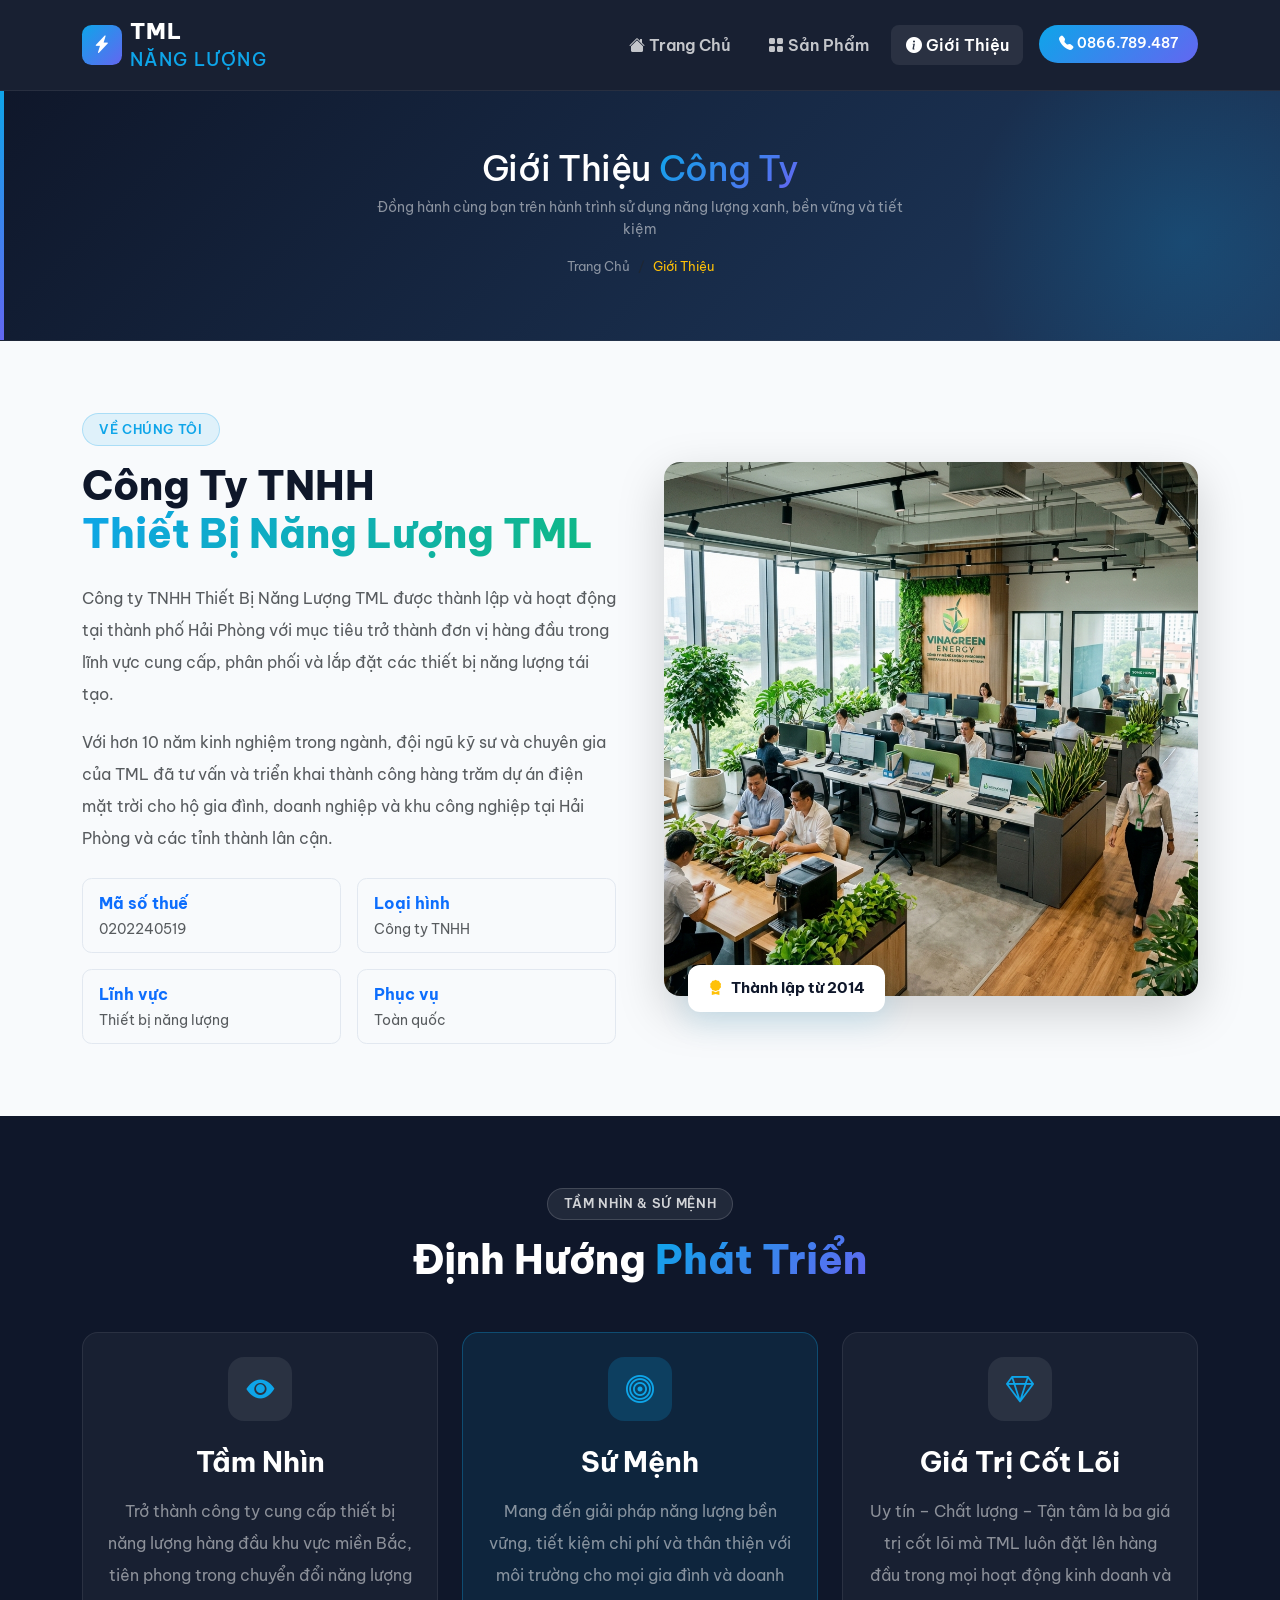
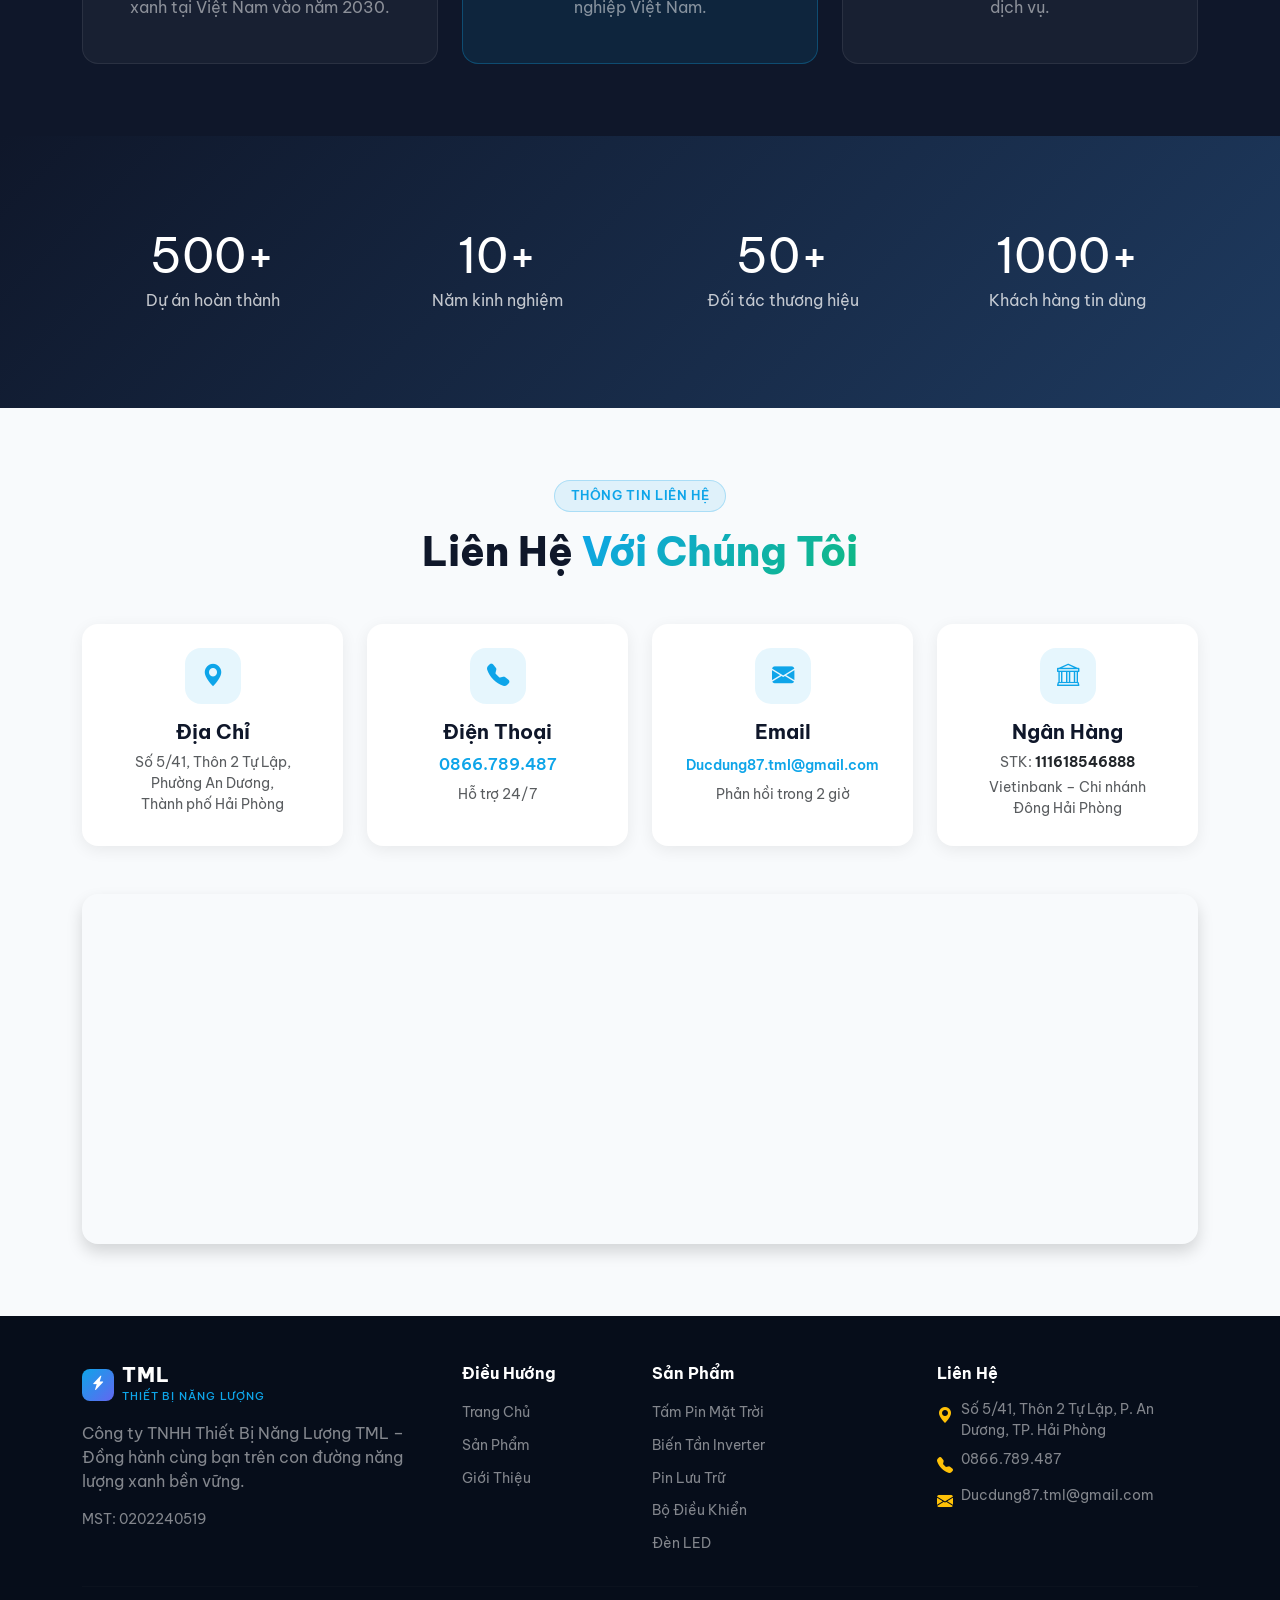
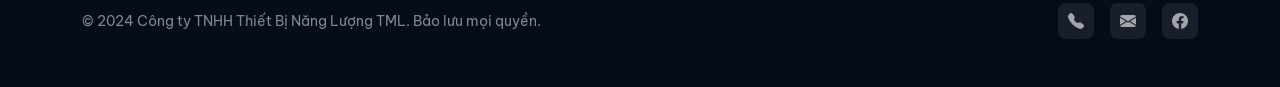
==== gioi-thieu.html @ fddf33ea "Initial commit: Website cong ty TML - 3 trang HTML" ====
<!DOCTYPE html>
<html lang="vi">
<head>
  <meta charset="UTF-8" />
  <meta name="viewport" content="width=device-width, initial-scale=1.0" />
  <title>Giới Thiệu | Công ty TNHH Thiết Bị Năng Lượng TML</title>
  <meta name="description" content="Giới thiệu về Công ty TNHH Thiết Bị Năng Lượng TML – đơn vị hàng đầu cung cấp thiết bị năng lượng tại Hải Phòng." />
  <link rel="stylesheet" href="https://cdn.jsdelivr.net/npm/bootstrap@5.3.3/dist/css/bootstrap.min.css" />
  <link rel="stylesheet" href="https://cdn.jsdelivr.net/npm/bootstrap-icons@1.11.3/font/bootstrap-icons.min.css" />
  <link href="https://fonts.googleapis.com/css2?family=Be+Vietnam+Pro:wght@300;400;500;600;700;800&display=swap" rel="stylesheet" />
  <link rel="stylesheet" href="style.css" />
</head>
<body>

  <!-- NAVBAR -->
  <nav class="navbar navbar-expand-lg navbar-dark tml-navbar sticky-top" id="mainNav">
    <div class="container">
      <a class="navbar-brand d-flex align-items-center gap-2" href="index.html">
        <div class="tml-logo-icon"><i class="bi bi-lightning-charge-fill"></i></div>
        <div><span class="tml-brand-name">TML</span><small class="d-block tml-brand-sub">Năng Lượng</small></div>
      </a>
      <button class="navbar-toggler border-0" type="button" data-bs-toggle="collapse" data-bs-target="#navMenu">
        <span class="navbar-toggler-icon"></span>
      </button>
      <div class="collapse navbar-collapse" id="navMenu">
        <ul class="navbar-nav ms-auto gap-lg-2">
          <li class="nav-item"><a class="nav-link fw-semibold" href="index.html"><i class="bi bi-house-fill me-1"></i>Trang Chủ</a></li>
          <li class="nav-item"><a class="nav-link fw-semibold" href="san-pham.html"><i class="bi bi-grid-fill me-1"></i>Sản Phẩm</a></li>
          <li class="nav-item"><a class="nav-link active fw-semibold" href="gioi-thieu.html"><i class="bi bi-info-circle-fill me-1"></i>Giới Thiệu</a></li>
          <li class="nav-item ms-lg-2"><a class="btn tml-btn-cta" href="tel:0866789487"><i class="bi bi-telephone-fill me-1"></i>0866.789.487</a></li>
        </ul>
      </div>
    </div>
  </nav>

  <!-- PAGE HEADER -->
  <section class="tml-page-header">
    <div class="container text-center py-3">
      <h1 class="text-white fw-black mb-2">Giới Thiệu <span class="tml-text-gradient">Công Ty</span></h1>
      <p class="text-white-50 col-md-6 mx-auto">Đồng hành cùng bạn trên hành trình sử dụng năng lượng xanh, bền vững và tiết kiệm</p>
      <nav aria-label="breadcrumb" class="mt-3">
        <ol class="breadcrumb justify-content-center">
          <li class="breadcrumb-item"><a href="index.html" class="text-white-50 text-decoration-none">Trang Chủ</a></li>
          <li class="breadcrumb-item active text-warning">Giới Thiệu</li>
        </ol>
      </nav>
    </div>
  </section>

  <!-- ABOUT MAIN -->
  <section class="py-5 tml-section-light" id="about-main">
    <div class="container py-4">
      <div class="row align-items-center g-5">
        <div class="col-lg-6 order-lg-2">
          <div class="tml-about-img-wrap position-relative">
            <img src="images/about_office.png" alt="Công ty TML Hải Phòng" class="img-fluid rounded-4 shadow-lg w-100" />
            <div class="tml-about-badge-float">
              <i class="bi bi-award-fill me-2 text-warning"></i>
              <span>Thành lập từ 2014</span>
            </div>
          </div>
        </div>
        <div class="col-lg-6 order-lg-1">
          <span class="tml-section-badge mb-3 d-inline-block">Về Chúng Tôi</span>
          <h2 class="tml-section-title mb-4">Công Ty TNHH<br/><span class="tml-text-gradient-dark">Thiết Bị Năng Lượng TML</span></h2>
          <p class="text-muted mb-3 lh-lg">
            Công ty TNHH Thiết Bị Năng Lượng TML được thành lập và hoạt động tại thành phố Hải Phòng với mục tiêu trở thành đơn vị hàng đầu trong lĩnh vực cung cấp, phân phối và lắp đặt các thiết bị năng lượng tái tạo.
          </p>
          <p class="text-muted mb-4 lh-lg">
            Với hơn 10 năm kinh nghiệm trong ngành, đội ngũ kỹ sư và chuyên gia của TML đã tư vấn và triển khai thành công hàng trăm dự án điện mặt trời cho hộ gia đình, doanh nghiệp và khu công nghiệp tại Hải Phòng và các tỉnh thành lân cận.
          </p>
          <div class="row g-3">
            <div class="col-6">
              <div class="tml-info-box h-100">
                <div class="fw-bold text-primary mb-1">Mã số thuế</div>
                <div class="text-muted small">0202240519</div>
              </div>
            </div>
            <div class="col-6">
              <div class="tml-info-box h-100">
                <div class="fw-bold text-primary mb-1">Loại hình</div>
                <div class="text-muted small">Công ty TNHH</div>
              </div>
            </div>
            <div class="col-6">
              <div class="tml-info-box h-100">
                <div class="fw-bold text-primary mb-1">Lĩnh vực</div>
                <div class="text-muted small">Thiết bị năng lượng</div>
              </div>
            </div>
            <div class="col-6">
              <div class="tml-info-box h-100">
                <div class="fw-bold text-primary mb-1">Phục vụ</div>
                <div class="text-muted small">Toàn quốc</div>
              </div>
            </div>
          </div>
        </div>
      </div>
    </div>
  </section>

  <!-- MISSION / VISION -->
  <section class="py-5 tml-section-dark" id="mission">
    <div class="container py-4">
      <div class="text-center mb-5">
        <span class="tml-section-badge tml-section-badge-dark mb-3 d-inline-block">Tầm Nhìn & Sứ Mệnh</span>
        <h2 class="tml-section-title text-white">Định Hướng <span class="tml-text-gradient">Phát Triển</span></h2>
      </div>
      <div class="row g-4">
        <div class="col-md-4">
          <div class="tml-mission-card h-100 text-center p-4">
            <div class="tml-mission-icon mb-4"><i class="bi bi-eye-fill"></i></div>
            <h3 class="text-white fw-bold mb-3">Tầm Nhìn</h3>
            <p class="text-white-50 lh-lg">Trở thành công ty cung cấp thiết bị năng lượng hàng đầu khu vực miền Bắc, tiên phong trong chuyển đổi năng lượng xanh tại Việt Nam vào năm 2030.</p>
          </div>
        </div>
        <div class="col-md-4">
          <div class="tml-mission-card tml-mission-card-featured h-100 text-center p-4">
            <div class="tml-mission-icon tml-mission-icon-featured mb-4"><i class="bi bi-bullseye"></i></div>
            <h3 class="text-white fw-bold mb-3">Sứ Mệnh</h3>
            <p class="text-white-50 lh-lg">Mang đến giải pháp năng lượng bền vững, tiết kiệm chi phí và thân thiện với môi trường cho mọi gia đình và doanh nghiệp Việt Nam.</p>
          </div>
        </div>
        <div class="col-md-4">
          <div class="tml-mission-card h-100 text-center p-4">
            <div class="tml-mission-icon mb-4"><i class="bi bi-gem"></i></div>
            <h3 class="text-white fw-bold mb-3">Giá Trị Cốt Lõi</h3>
            <p class="text-white-50 lh-lg">Uy tín – Chất lượng – Tận tâm là ba giá trị cốt lõi mà TML luôn đặt lên hàng đầu trong mọi hoạt động kinh doanh và dịch vụ.</p>
          </div>
        </div>
      </div>
    </div>
  </section>

  <!-- STATS -->
  <section class="py-5 tml-section-gradient" id="about-stats">
    <div class="container py-4">
      <div class="row g-4 text-center">
        <div class="col-6 col-md-3">
          <div class="tml-stat-box">
            <div class="tml-stat-big text-white fw-black">500+</div>
            <div class="text-white-75 mt-2">Dự án hoàn thành</div>
          </div>
        </div>
        <div class="col-6 col-md-3">
          <div class="tml-stat-box">
            <div class="tml-stat-big text-white fw-black">10+</div>
            <div class="text-white-75 mt-2">Năm kinh nghiệm</div>
          </div>
        </div>
        <div class="col-6 col-md-3">
          <div class="tml-stat-box">
            <div class="tml-stat-big text-white fw-black">50+</div>
            <div class="text-white-75 mt-2">Đối tác thương hiệu</div>
          </div>
        </div>
        <div class="col-6 col-md-3">
          <div class="tml-stat-box">
            <div class="tml-stat-big text-white fw-black">1000+</div>
            <div class="text-white-75 mt-2">Khách hàng tin dùng</div>
          </div>
        </div>
      </div>
    </div>
  </section>

  <!-- CONTACT INFO -->
  <section class="py-5 tml-section-light" id="contact-info">
    <div class="container py-4">
      <div class="text-center mb-5">
        <span class="tml-section-badge mb-3 d-inline-block">Thông Tin Liên Hệ</span>
        <h2 class="tml-section-title">Liên Hệ <span class="tml-text-gradient-dark">Với Chúng Tôi</span></h2>
      </div>
      <div class="row g-4">
        <div class="col-md-6 col-lg-3">
          <div class="tml-contact-card-v2 h-100 text-center p-4">
            <div class="tml-contact-icon-lg mb-3"><i class="bi bi-geo-alt-fill"></i></div>
            <h5 class="fw-bold mb-2">Địa Chỉ</h5>
            <p class="text-muted small mb-0">Số 5/41, Thôn 2 Tự Lập,<br/>Phường An Dương,<br/>Thành phố Hải Phòng</p>
          </div>
        </div>
        <div class="col-md-6 col-lg-3">
          <div class="tml-contact-card-v2 h-100 text-center p-4">
            <div class="tml-contact-icon-lg mb-3"><i class="bi bi-telephone-fill"></i></div>
            <h5 class="fw-bold mb-2">Điện Thoại</h5>
            <a href="tel:0866789487" class="text-decoration-none tml-text-primary fw-semibold">0866.789.487</a>
            <p class="text-muted small mt-2 mb-0">Hỗ trợ 24/7</p>
          </div>
        </div>
        <div class="col-md-6 col-lg-3">
          <div class="tml-contact-card-v2 h-100 text-center p-4">
            <div class="tml-contact-icon-lg mb-3"><i class="bi bi-envelope-fill"></i></div>
            <h5 class="fw-bold mb-2">Email</h5>
            <a href="mailto:Ducdung87.tml@gmail.com" class="text-decoration-none tml-text-primary fw-semibold small">Ducdung87.tml@gmail.com</a>
            <p class="text-muted small mt-2 mb-0">Phản hồi trong 2 giờ</p>
          </div>
        </div>
        <div class="col-md-6 col-lg-3">
          <div class="tml-contact-card-v2 h-100 text-center p-4">
            <div class="tml-contact-icon-lg mb-3"><i class="bi bi-bank"></i></div>
            <h5 class="fw-bold mb-2">Ngân Hàng</h5>
            <p class="text-muted small mb-1">STK: <strong class="text-dark">111618546888</strong></p>
            <p class="text-muted small mb-0">Vietinbank – Chi nhánh<br/>Đông Hải Phòng</p>
          </div>
        </div>
      </div>

      <!-- MAP placeholder -->
      <div class="mt-5 rounded-4 overflow-hidden shadow" style="height:350px;">
        <iframe
          src="https://www.google.com/maps/embed?pb=!1m18!1m12!1m3!1d3724.0955!2d106.6878!3d20.8519!2m3!1f0!2f0!3f0!3m2!1i1024!2i768!4f13.1!3m3!1m2!1s0x0%3A0x0!2zMjDCsDUxJzA3LjAiTiAxMDbCsDQxJzE2LjEiRQ!5e0!3m2!1svi!2svn!4v1620000000000!5m2!1svi!2svn"
          width="100%" height="100%" style="border:0;" allowfullscreen="" loading="lazy"
          title="Bản đồ Công ty TML Hải Phòng" referrerpolicy="no-referrer-when-downgrade">
        </iframe>
      </div>
    </div>
  </section>

  <!-- FOOTER -->
  <footer class="tml-footer py-5">
    <div class="container">
      <div class="row g-4">
        <div class="col-lg-4 col-md-6">
          <div class="d-flex align-items-center gap-2 mb-3">
            <div class="tml-logo-icon tml-logo-icon-sm"><i class="bi bi-lightning-charge-fill"></i></div>
            <div><span class="tml-brand-name fs-5">TML</span><small class="d-block tml-brand-sub" style="font-size:0.7rem;">Thiết Bị Năng Lượng</small></div>
          </div>
          <p class="text-white-50 mb-3">Công ty TNHH Thiết Bị Năng Lượng TML – Đồng hành cùng bạn trên con đường năng lượng xanh bền vững.</p>
          <p class="text-white-50 small">MST: 0202240519</p>
        </div>
        <div class="col-lg-2 col-md-6">
          <h6 class="text-white fw-bold mb-3">Điều Hướng</h6>
          <ul class="list-unstyled tml-footer-links">
            <li><a href="index.html">Trang Chủ</a></li>
            <li><a href="san-pham.html">Sản Phẩm</a></li>
            <li><a href="gioi-thieu.html">Giới Thiệu</a></li>
          </ul>
        </div>
        <div class="col-lg-3 col-md-6">
          <h6 class="text-white fw-bold mb-3">Sản Phẩm</h6>
          <ul class="list-unstyled tml-footer-links">
            <li><a href="san-pham.html">Tấm Pin Mặt Trời</a></li>
            <li><a href="san-pham.html">Biến Tần Inverter</a></li>
            <li><a href="san-pham.html">Pin Lưu Trữ</a></li>
            <li><a href="san-pham.html">Bộ Điều Khiển</a></li>
            <li><a href="san-pham.html">Đèn LED</a></li>
          </ul>
        </div>
        <div class="col-lg-3 col-md-6">
          <h6 class="text-white fw-bold mb-3">Liên Hệ</h6>
          <ul class="list-unstyled tml-footer-contact">
            <li class="d-flex gap-2 mb-2"><i class="bi bi-geo-alt-fill text-warning flex-shrink-0 mt-1"></i><span class="text-white-50 small">Số 5/41, Thôn 2 Tự Lập, P. An Dương, TP. Hải Phòng</span></li>
            <li class="d-flex gap-2 mb-2"><i class="bi bi-telephone-fill text-warning flex-shrink-0 mt-1"></i><a href="tel:0866789487" class="text-white-50 small text-decoration-none">0866.789.487</a></li>
            <li class="d-flex gap-2"><i class="bi bi-envelope-fill text-warning flex-shrink-0 mt-1"></i><a href="mailto:Ducdung87.tml@gmail.com" class="text-white-50 small text-decoration-none">Ducdung87.tml@gmail.com</a></li>
          </ul>
        </div>
      </div>
      <hr class="tml-footer-hr mt-4 mb-3" />
      <div class="d-flex flex-wrap justify-content-between align-items-center gap-2">
        <p class="text-white-50 small mb-0">&copy; 2024 Công ty TNHH Thiết Bị Năng Lượng TML. Bảo lưu mọi quyền.</p>
        <div class="d-flex gap-3">
          <a href="tel:0866789487" class="tml-social-icon"><i class="bi bi-telephone-fill"></i></a>
          <a href="mailto:Ducdung87.tml@gmail.com" class="tml-social-icon"><i class="bi bi-envelope-fill"></i></a>
          <a href="#" class="tml-social-icon"><i class="bi bi-facebook"></i></a>
        </div>
      </div>
    </div>
  </footer>

  <button class="tml-back-top" id="backToTop" onclick="window.scrollTo({top:0,behavior:'smooth'})"><i class="bi bi-chevron-up"></i></button>

  <script src="https://cdn.jsdelivr.net/npm/bootstrap@5.3.3/dist/js/bootstrap.bundle.min.js"></script>
  <script src="main.js"></script>
</body>
</html>
---- style.css ----
/* ============================================================
   TML - THIẾT BỊ NĂNG LƯỢNG | MAIN STYLESHEET
   Bootstrap 5 based – No px units for sizing
   ============================================================ */

@import url('https://fonts.googleapis.com/css2?family=Be+Vietnam+Pro:wght@300;400;500;600;700;800;900&display=swap');

:root {
  --tml-primary: #0ea5e9;
  --tml-primary-dark: #0284c7;
  --tml-accent: #f59e0b;
  --tml-green: #10b981;
  --tml-dark: #0f172a;
  --tml-dark-2: #1e293b;
  --tml-dark-3: #334155;
  --tml-light: #f8fafc;
  --tml-gradient: linear-gradient(135deg, #0ea5e9 0%, #6366f1 100%);
  --tml-gradient-dark: linear-gradient(135deg, #0f172a 0%, #1e3a5f 100%);
  --tml-shadow: 0 .5rem 2rem rgba(14,165,233,.15);
  --tml-shadow-lg: 0 1rem 3rem rgba(0,0,0,.2);
  --tml-radius: 1rem;
  --tml-transition: all .3s cubic-bezier(.4,0,.2,1);
}

*, *::before, *::after { box-sizing: border-box; }

html { scroll-behavior: smooth; }

body {
  font-family: 'Be Vietnam Pro', sans-serif;
  background: var(--tml-light);
  color: var(--tml-dark);
  overflow-x: hidden;
}

/* ===== NAVBAR ===== */
.tml-navbar {
  background: rgba(15,23,42,.96) !important;
  backdrop-filter: blur(12px);
  border-bottom: 1px solid rgba(255,255,255,.07);
  transition: var(--tml-transition);
  padding-top: .75rem;
  padding-bottom: .75rem;
}
.tml-navbar.scrolled {
  background: rgba(15,23,42,1) !important;
  box-shadow: var(--tml-shadow-lg);
}
.tml-logo-icon {
  width: 2.5rem;
  height: 2.5rem;
  background: var(--tml-gradient);
  border-radius: .6rem;
  display: flex;
  align-items: center;
  justify-content: center;
  font-size: 1.1rem;
  color: #fff;
  flex-shrink: 0;
}
.tml-logo-icon-sm {
  width: 2rem;
  height: 2rem;
  font-size: .9rem;
  border-radius: .5rem;
}
.tml-brand-name {
  font-size: 1.4rem;
  font-weight: 800;
  color: #fff;
  letter-spacing: .05em;
  line-height: 1.1;
}
.tml-brand-sub {
  color: var(--tml-primary);
  font-weight: 500;
  letter-spacing: .08em;
  text-transform: uppercase;
}
.tml-navbar .nav-link {
  color: rgba(255,255,255,.75) !important;
  transition: var(--tml-transition);
  border-radius: .5rem;
  padding: .5rem .9rem !important;
}
.tml-navbar .nav-link:hover,
.tml-navbar .nav-link.active {
  color: #fff !important;
  background: rgba(255,255,255,.08);
}
.tml-btn-cta {
  background: var(--tml-gradient);
  color: #fff !important;
  border: none;
  border-radius: 2rem;
  padding: .5rem 1.25rem;
  font-weight: 600;
  font-size: .9rem;
  transition: var(--tml-transition);
}
.tml-btn-cta:hover {
  transform: translateY(-2px);
  box-shadow: 0 .5rem 1.5rem rgba(14,165,233,.4);
  color: #fff !important;
}

/* ===== HERO ===== */
.tml-hero {
  min-height: 100vh;
  position: relative;
  display: flex;
  align-items: center;
}
.tml-hero-bg {
  position: absolute;
  inset: 0;
  width: 100%;
  height: 100%;
  object-fit: cover;
  object-position: center;
}
.tml-hero-overlay {
  position: absolute;
  inset: 0;
  background: linear-gradient(135deg,
    rgba(15,23,42,.92) 0%,
    rgba(15,23,42,.7) 50%,
    rgba(14,165,233,.3) 100%);
  z-index: 1;
}
.tml-hero-content {
  position: relative;
  z-index: 2;
}
.tml-hero-title {
  font-size: clamp(2.5rem, 6vw, 5rem);
  font-weight: 900;
  line-height: 1.1;
  color: #fff;
}
.tml-hero-desc {
  font-size: clamp(.95rem, 2vw, 1.15rem);
  color: rgba(255,255,255,.75);
  max-width: 36rem;
  line-height: 1.8;
}
.tml-text-gradient {
  background: var(--tml-gradient);
  -webkit-background-clip: text;
  -webkit-text-fill-color: transparent;
  background-clip: text;
}
.tml-text-gradient-dark {
  background: linear-gradient(135deg, var(--tml-primary) 0%, var(--tml-green) 100%);
  -webkit-background-clip: text;
  -webkit-text-fill-color: transparent;
  background-clip: text;
}
.tml-text-primary {
  color: var(--tml-primary) !important;
}
.tml-badge-green {
  background: rgba(16,185,129,.15);
  color: var(--tml-green);
  border: 1px solid rgba(16,185,129,.3);
  border-radius: 2rem;
  padding: .4rem 1rem;
}
.tml-scroll-indicator {
  position: absolute;
  bottom: 2rem;
  left: 50%;
  transform: translateX(-50%);
  z-index: 2;
  color: rgba(255,255,255,.5);
  font-size: 1.5rem;
  text-decoration: none;
  animation: bounce 2s infinite;
}
@keyframes bounce {
  0%, 100% { transform: translateX(-50%) translateY(0); }
  50% { transform: translateX(-50%) translateY(.6rem); }
}

/* ===== BUTTONS ===== */
.tml-btn-primary {
  background: var(--tml-gradient);
  color: #fff;
  border: none;
  border-radius: .6rem;
  font-weight: 600;
  padding: .6rem 1.5rem;
  transition: var(--tml-transition);
  text-decoration: none;
  display: inline-flex;
  align-items: center;
}
.tml-btn-primary:hover {
  transform: translateY(-3px);
  box-shadow: 0 .75rem 2rem rgba(14,165,233,.4);
  color: #fff;
}
.tml-btn-outline-white {
  background: transparent;
  color: #fff;
  border: 2px solid rgba(255,255,255,.4);
  border-radius: .6rem;
  font-weight: 600;
  padding: .6rem 1.5rem;
  transition: var(--tml-transition);
  text-decoration: none;
  display: inline-flex;
  align-items: center;
}
.tml-btn-outline-white:hover {
  background: rgba(255,255,255,.1);
  border-color: rgba(255,255,255,.8);
  color: #fff;
  transform: translateY(-2px);
}
.tml-btn-outline-light {
  background: transparent;
  color: rgba(255,255,255,.85);
  border: 2px solid rgba(255,255,255,.3);
  border-radius: .6rem;
  font-weight: 600;
  padding: .6rem 1.5rem;
  transition: var(--tml-transition);
  text-decoration: none;
  display: inline-flex;
  align-items: center;
}
.tml-btn-outline-light:hover {
  background: rgba(255,255,255,.1);
  border-color: rgba(255,255,255,.6);
  color: #fff;
  transform: translateY(-2px);
}

/* ===== STATS BAR ===== */
.tml-stats-bar {
  background: var(--tml-dark-2);
  border-top: 1px solid rgba(255,255,255,.05);
  border-bottom: 1px solid rgba(255,255,255,.05);
}
.tml-stat-item {
  padding: .5rem;
}
.tml-stat-number {
  font-size: clamp(1.5rem, 4vw, 2.2rem);
  font-weight: 800;
  background: var(--tml-gradient);
  -webkit-background-clip: text;
  -webkit-text-fill-color: transparent;
  background-clip: text;
}
.tml-stat-label {
  color: rgba(255,255,255,.55);
  font-size: .85rem;
  margin-top: .25rem;
}

/* ===== SECTIONS ===== */
.tml-section-light { background: var(--tml-light); }
.tml-section-dark { background: var(--tml-dark); }
.tml-section-gradient { background: var(--tml-gradient-dark); }

.tml-section-badge {
  background: rgba(14,165,233,.1);
  color: var(--tml-primary);
  border: 1px solid rgba(14,165,233,.25);
  border-radius: 2rem;
  padding: .35rem 1rem;
  font-size: .8rem;
  font-weight: 600;
  letter-spacing: .05em;
  text-transform: uppercase;
}
.tml-section-badge-dark {
  background: rgba(255,255,255,.08);
  color: rgba(255,255,255,.8);
  border-color: rgba(255,255,255,.15);
}
.tml-section-title {
  font-size: clamp(1.6rem, 3.5vw, 2.5rem);
  font-weight: 800;
  line-height: 1.2;
}

/* ===== ABOUT IMAGE ===== */
.tml-about-img-wrap { position: relative; }
.tml-about-badge-float {
  position: absolute;
  bottom: -1rem;
  left: 1.5rem;
  background: #fff;
  border-radius: .75rem;
  padding: .75rem 1.25rem;
  box-shadow: var(--tml-shadow);
  display: flex;
  align-items: center;
  font-weight: 700;
  font-size: .95rem;
  color: var(--tml-dark);
  white-space: nowrap;
}

/* ===== FEATURE MINI ===== */
.tml-feature-mini {
  background: #fff;
  border-radius: .75rem;
  padding: .75rem 1rem;
  box-shadow: 0 .25rem 1rem rgba(0,0,0,.06);
  transition: var(--tml-transition);
}
.tml-feature-mini:hover { transform: translateY(-3px); box-shadow: var(--tml-shadow); }
.tml-feature-icon-sm {
  width: 2.25rem;
  height: 2.25rem;
  background: rgba(14,165,233,.1);
  color: var(--tml-primary);
  border-radius: .5rem;
  display: flex;
  align-items: center;
  justify-content: center;
  font-size: 1rem;
  flex-shrink: 0;
}

/* ===== PRODUCT CARDS ===== */
.tml-product-card {
  background: #fff;
  border-radius: var(--tml-radius);
  overflow: hidden;
  box-shadow: 0 .25rem 1rem rgba(0,0,0,.07);
  transition: var(--tml-transition);
  display: flex;
  flex-direction: column;
}
.tml-product-card:hover {
  transform: translateY(-6px);
  box-shadow: var(--tml-shadow-lg);
}
.tml-product-img-wrap {
  position: relative;
  overflow: hidden;
  background: #f1f5f9;
  aspect-ratio: 4/3;
  display: flex;
  align-items: center;
  justify-content: center;
}
.tml-product-img-wrap img {
  width: 100%;
  height: 100%;
  object-fit: cover;
  transition: transform .4s ease;
}
.tml-product-card:hover .tml-product-img-wrap img { transform: scale(1.06); }
.tml-product-badge {
  position: absolute;
  top: .75rem;
  right: .75rem;
  background: var(--tml-gradient);
  color: #fff;
  font-size: .72rem;
  font-weight: 700;
  padding: .25rem .65rem;
  border-radius: 2rem;
  text-transform: uppercase;
  letter-spacing: .04em;
}
.tml-badge-blue { background: linear-gradient(135deg,#6366f1,#8b5cf6) !important; }
.tml-product-body { padding: 1.25rem; flex: 1; display: flex; flex-direction: column; }
.tml-cat-tag {
  display: inline-flex;
  align-items: center;
  font-size: .75rem;
  font-weight: 600;
  color: var(--tml-primary);
  background: rgba(14,165,233,.08);
  border-radius: 2rem;
  padding: .2rem .7rem;
  margin-bottom: .5rem;
  text-transform: uppercase;
  letter-spacing: .04em;
}
.tml-product-title {
  font-size: 1.05rem;
  font-weight: 700;
  margin-bottom: .5rem;
  color: var(--tml-dark);
}
.tml-product-desc {
  font-size: .875rem;
  color: #64748b;
  line-height: 1.6;
  flex: 1;
  margin-bottom: .75rem;
}
.tml-spec-list li { margin-bottom: .25rem; }
.tml-product-link {
  color: var(--tml-primary);
  font-weight: 600;
  text-decoration: none;
  font-size: .9rem;
  display: inline-flex;
  align-items: center;
  gap: .35rem;
  transition: var(--tml-transition);
}
.tml-product-link:hover { gap: .6rem; color: var(--tml-primary-dark); }

/* ===== WHY CARDS ===== */
.tml-why-card {
  background: #fff;
  border-radius: var(--tml-radius);
  padding: 2rem 1.5rem;
  box-shadow: 0 .25rem 1rem rgba(0,0,0,.06);
  transition: var(--tml-transition);
  border-top: 3px solid transparent;
}
.tml-why-card:hover {
  transform: translateY(-5px);
  box-shadow: var(--tml-shadow);
  border-top-color: var(--tml-primary);
}
.tml-why-icon {
  width: 3.5rem;
  height: 3.5rem;
  background: rgba(14,165,233,.1);
  color: var(--tml-primary);
  border-radius: 1rem;
  display: flex;
  align-items: center;
  justify-content: center;
  font-size: 1.5rem;
  margin: 0 auto;
  transition: var(--tml-transition);
}
.tml-why-card:hover .tml-why-icon {
  background: var(--tml-gradient);
  color: #fff;
}

/* ===== CONTACT SECTION ===== */
.tml-contact-info-item { margin-bottom: 1.5rem; }
.tml-contact-icon {
  width: 2.75rem;
  height: 2.75rem;
  background: rgba(14,165,233,.2);
  color: var(--tml-primary);
  border-radius: .7rem;
  display: flex;
  align-items: center;
  justify-content: center;
  font-size: 1.1rem;
  flex-shrink: 0;
}
.tml-contact-card {
  background: #fff;
  border-radius: var(--tml-radius);
  box-shadow: var(--tml-shadow-lg);
}
.tml-contact-card-v2 {
  background: #fff;
  border-radius: var(--tml-radius);
  box-shadow: 0 .25rem 1rem rgba(0,0,0,.07);
  transition: var(--tml-transition);
  border-bottom: 3px solid transparent;
}
.tml-contact-card-v2:hover {
  transform: translateY(-5px);
  box-shadow: var(--tml-shadow);
  border-bottom-color: var(--tml-primary);
}
.tml-contact-icon-lg {
  width: 3.5rem;
  height: 3.5rem;
  background: rgba(14,165,233,.1);
  color: var(--tml-primary);
  border-radius: 1rem;
  display: flex;
  align-items: center;
  justify-content: center;
  font-size: 1.4rem;
  margin: 0 auto;
  transition: var(--tml-transition);
}
.tml-contact-card-v2:hover .tml-contact-icon-lg {
  background: var(--tml-gradient);
  color: #fff;
}
.tml-input {
  border: 1.5px solid #e2e8f0;
  border-radius: .6rem;
  padding: .7rem 1rem;
  font-family: inherit;
  transition: var(--tml-transition);
}
.tml-input:focus {
  border-color: var(--tml-primary);
  box-shadow: 0 0 0 .2rem rgba(14,165,233,.15);
  outline: none;
}
.tml-link-light { color: rgba(255,255,255,.8); transition: var(--tml-transition); }
.tml-link-light:hover { color: #fff; }
.tml-alert-success {
  background: rgba(16,185,129,.1);
  border: 1px solid rgba(16,185,129,.3);
  color: var(--tml-green);
  border-radius: .6rem;
  padding: .75rem 1rem;
}

/* ===== MISSION CARDS ===== */
.tml-mission-card {
  background: rgba(255,255,255,.04);
  border: 1px solid rgba(255,255,255,.08);
  border-radius: var(--tml-radius);
  transition: var(--tml-transition);
}
.tml-mission-card:hover { background: rgba(255,255,255,.08); transform: translateY(-5px); }
.tml-mission-card-featured {
  background: rgba(14,165,233,.1);
  border-color: rgba(14,165,233,.3);
}
.tml-mission-icon {
  width: 4rem;
  height: 4rem;
  background: rgba(255,255,255,.08);
  color: var(--tml-primary);
  border-radius: 1rem;
  display: flex;
  align-items: center;
  justify-content: center;
  font-size: 1.75rem;
  margin: 0 auto;
}
.tml-mission-icon-featured { background: rgba(14,165,233,.2); }

/* ===== STATS BOX ===== */
.tml-stat-box { padding: 1.5rem 1rem; }
.tml-stat-big { font-size: clamp(2rem, 5vw, 3rem); line-height: 1; }
.text-white-75 { color: rgba(255,255,255,.75); }

/* ===== INFO BOX ===== */
.tml-info-box {
  background: var(--tml-light);
  border: 1px solid #e2e8f0;
  border-radius: .6rem;
  padding: .75rem 1rem;
  transition: var(--tml-transition);
}
.tml-info-box:hover { border-color: var(--tml-primary); background: rgba(14,165,233,.04); }

/* ===== PAGE HEADER ===== */
.tml-page-header {
  background: var(--tml-gradient-dark);
  padding-top: 2.5rem;
  padding-bottom: 2rem;
  position: relative;
  overflow: hidden;
  border-bottom: 1px solid rgba(255,255,255,.06);
}
/* Glow bên phải */
.tml-page-header::before {
  content: '';
  position: absolute;
  top: -40%;
  right: -10%;
  width: 35%;
  height: 200%;
  background: radial-gradient(circle, rgba(14,165,233,.18) 0%, transparent 65%);
  pointer-events: none;
}
/* Đường kẻ accent bên trái */
.tml-page-header::after {
  content: '';
  position: absolute;
  left: 0;
  top: 0;
  width: .25rem;
  height: 100%;
  background: var(--tml-gradient);
}
.tml-page-header h1 {
  font-size: clamp(1.5rem, 3.5vw, 2.2rem);
  letter-spacing: -.01em;
}
.tml-page-header p {
  font-size: .9rem;
}
.tml-page-header .breadcrumb {
  font-size: .82rem;
}

/* ===== FILTER BUTTONS ===== */
.tml-filter-btn {
  background: #fff;
  color: #64748b;
  border: 1.5px solid #e2e8f0;
  border-radius: 2rem;
  padding: .45rem 1.1rem;
  font-size: .875rem;
  font-weight: 600;
  transition: var(--tml-transition);
}
.tml-filter-btn:hover, .tml-filter-btn.active {
  background: var(--tml-gradient);
  color: #fff;
  border-color: transparent;
  box-shadow: 0 .25rem 1rem rgba(14,165,233,.3);
}
.product-item { transition: var(--tml-transition); }
.product-item.hidden { display: none !important; }

/* ===== CTA BANNER ===== */
.tml-cta-banner { background: var(--tml-gradient-dark); }

/* ===== FOOTER ===== */
.tml-footer { background: #060d1a; }
.tml-footer-links { margin: 0; padding: 0; }
.tml-footer-links li { margin-bottom: .5rem; }
.tml-footer-links a {
  color: rgba(255,255,255,.5);
  text-decoration: none;
  font-size: .9rem;
  transition: var(--tml-transition);
}
.tml-footer-links a:hover { color: var(--tml-primary); padding-left: .3rem; }
.tml-footer-contact { margin: 0; padding: 0; }
.tml-footer-hr { border-color: rgba(255,255,255,.07); }
.tml-social-icon {
  width: 2.25rem;
  height: 2.25rem;
  background: rgba(255,255,255,.07);
  color: rgba(255,255,255,.6);
  border-radius: .5rem;
  display: flex;
  align-items: center;
  justify-content: center;
  text-decoration: none;
  font-size: 1rem;
  transition: var(--tml-transition);
}
.tml-social-icon:hover { background: var(--tml-gradient); color: #fff; transform: translateY(-3px); }

/* ===== BACK TO TOP ===== */
.tml-back-top {
  position: fixed;
  bottom: 1.5rem;
  right: 1.5rem;
  width: 2.75rem;
  height: 2.75rem;
  background: var(--tml-gradient);
  color: #fff;
  border: none;
  border-radius: .7rem;
  display: flex;
  align-items: center;
  justify-content: center;
  font-size: 1.1rem;
  cursor: pointer;
  z-index: 999;
  opacity: 0;
  transform: translateY(1rem);
  transition: var(--tml-transition);
  box-shadow: var(--tml-shadow);
}
.tml-back-top.visible { opacity: 1; transform: translateY(0); }
.tml-back-top:hover { transform: translateY(-3px); box-shadow: 0 .75rem 1.5rem rgba(14,165,233,.4); }

/* ===== RESPONSIVE TWEAKS ===== */
@media (max-width: 767.98px) {
  .tml-hero { min-height: 100svh; }
  .tml-about-badge-float { position: static; margin-top: 1rem; display: inline-flex; }
}
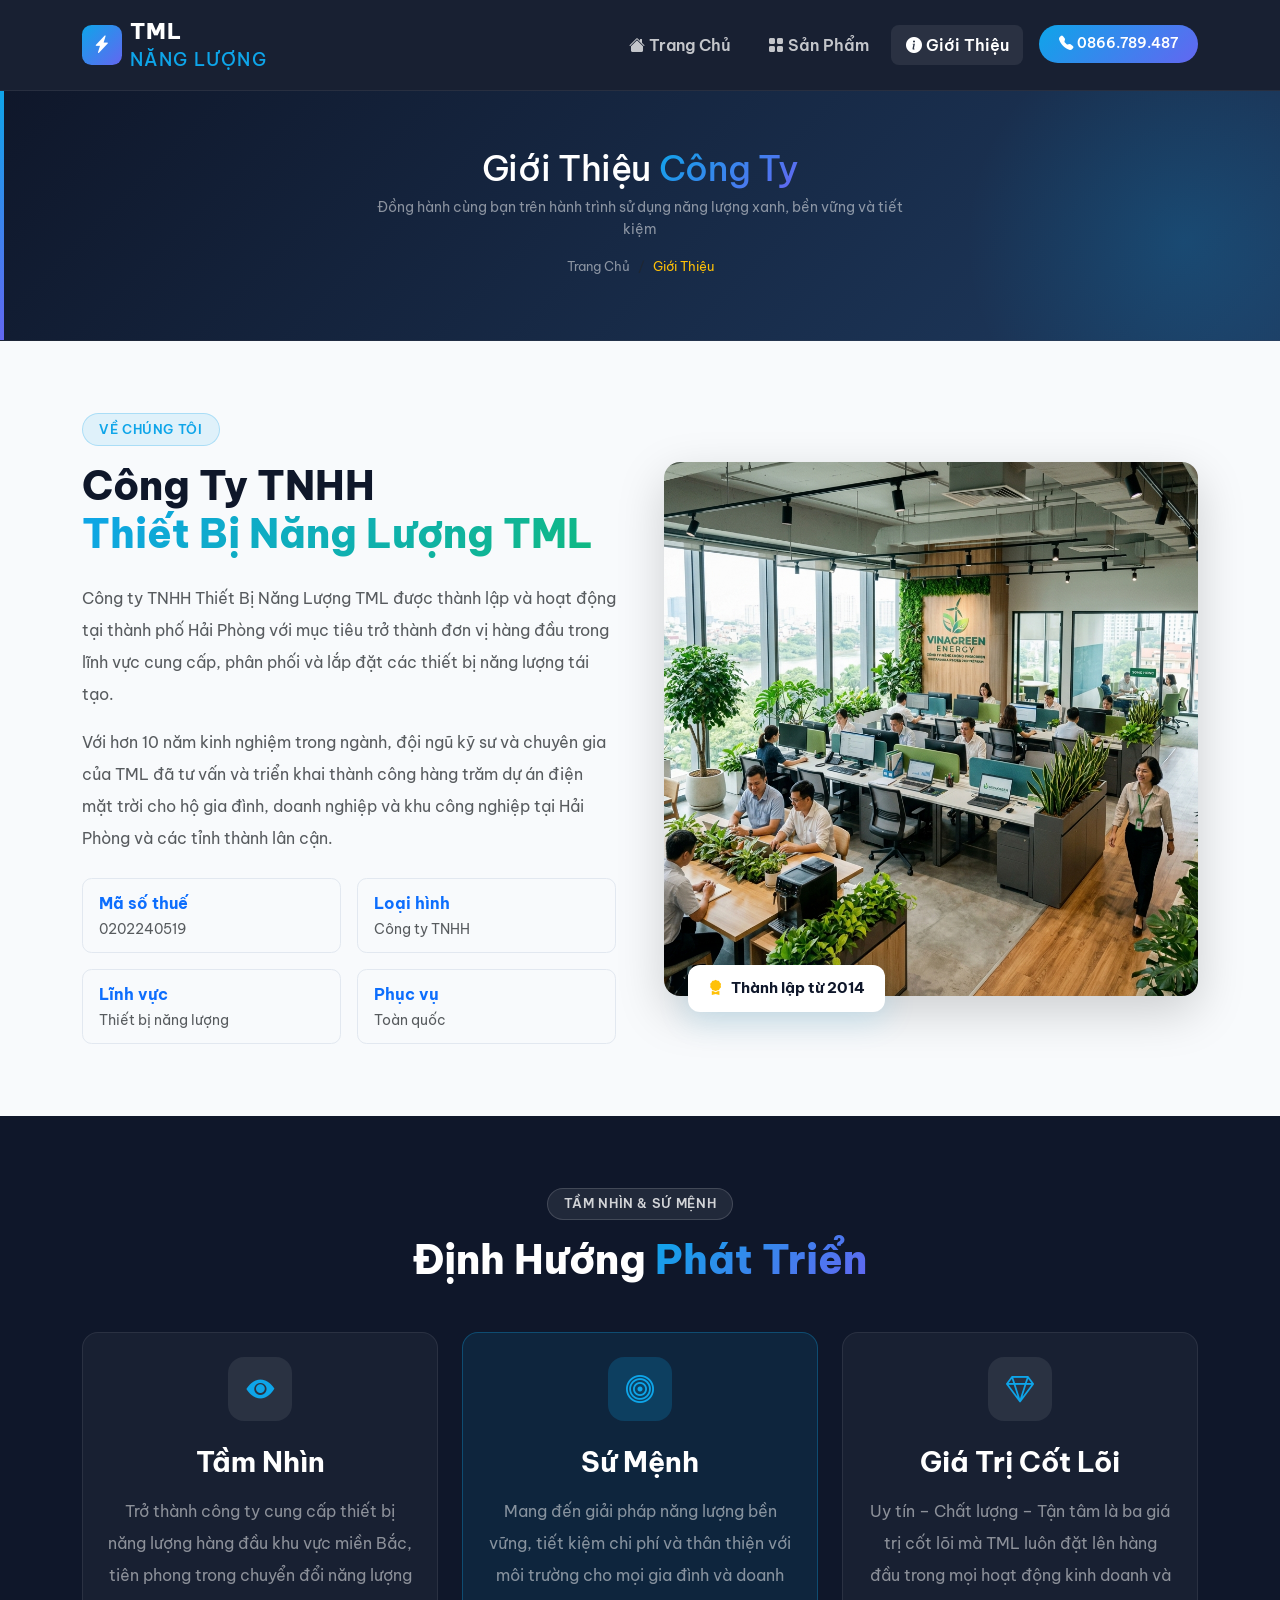
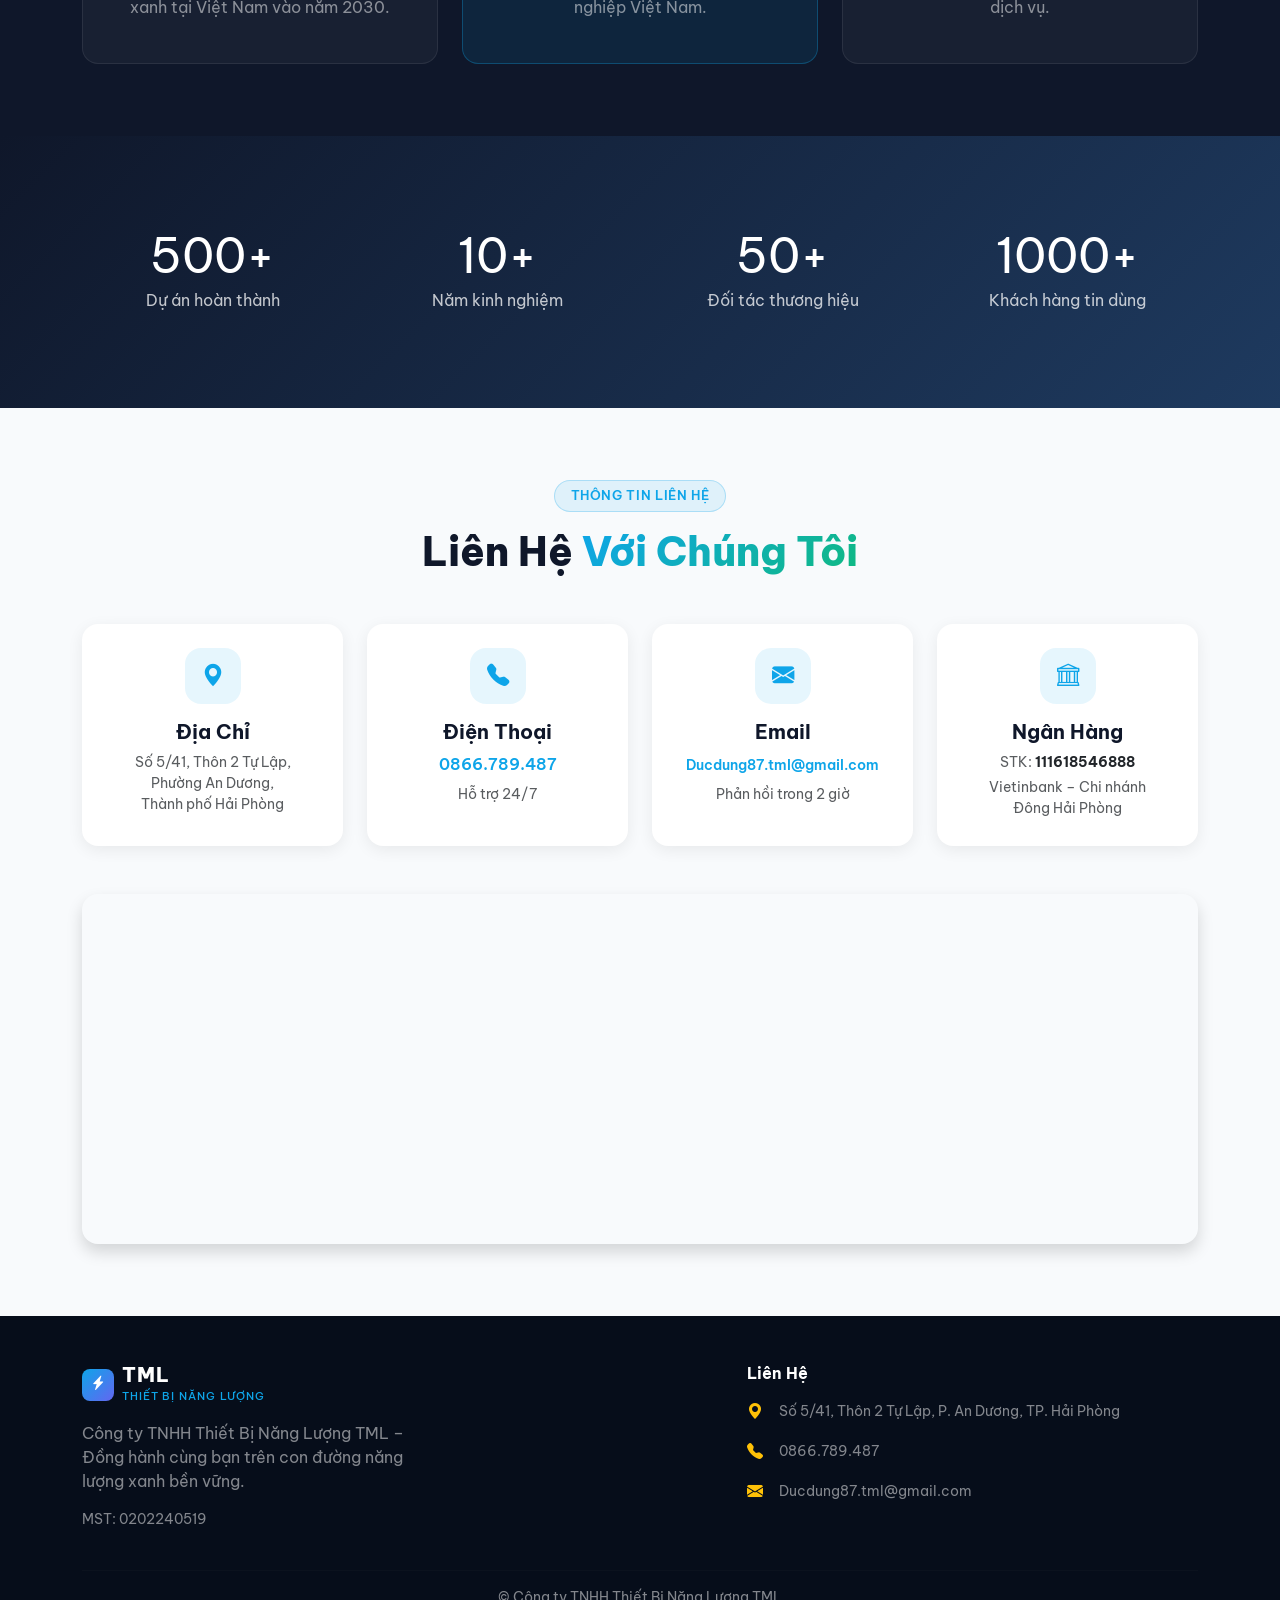
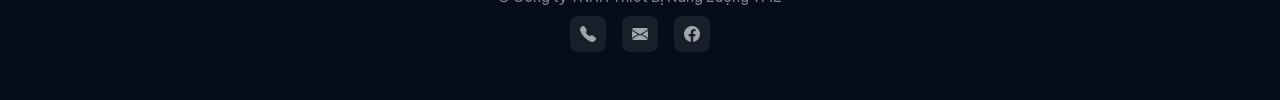
==== commit af341253: "fix to" ====
--- a/gioi-thieu.html
+++ b/gioi-thieu.html
@@ -1,15 +1,19 @@
 <!DOCTYPE html>
 <html lang="vi">
+
 <head>
   <meta charset="UTF-8" />
   <meta name="viewport" content="width=device-width, initial-scale=1.0" />
   <title>Giới Thiệu | Công ty TNHH Thiết Bị Năng Lượng TML</title>
-  <meta name="description" content="Giới thiệu về Công ty TNHH Thiết Bị Năng Lượng TML – đơn vị hàng đầu cung cấp thiết bị năng lượng tại Hải Phòng." />
+  <meta name="description"
+    content="Giới thiệu về Công ty TNHH Thiết Bị Năng Lượng TML – đơn vị hàng đầu cung cấp thiết bị năng lượng tại Hải Phòng." />
   <link rel="stylesheet" href="https://cdn.jsdelivr.net/npm/bootstrap@5.3.3/dist/css/bootstrap.min.css" />
   <link rel="stylesheet" href="https://cdn.jsdelivr.net/npm/bootstrap-icons@1.11.3/font/bootstrap-icons.min.css" />
-  <link href="https://fonts.googleapis.com/css2?family=Be+Vietnam+Pro:wght@300;400;500;600;700;800&display=swap" rel="stylesheet" />
+  <link href="https://fonts.googleapis.com/css2?family=Be+Vietnam+Pro:wght@300;400;500;600;700;800&display=swap"
+    rel="stylesheet" />
   <link rel="stylesheet" href="style.css" />
 </head>
+
 <body>
 
   <!-- NAVBAR -->
@@ -24,10 +28,14 @@
       </button>
       <div class="collapse navbar-collapse" id="navMenu">
         <ul class="navbar-nav ms-auto gap-lg-2">
-          <li class="nav-item"><a class="nav-link fw-semibold" href="index.html"><i class="bi bi-house-fill me-1"></i>Trang Chủ</a></li>
-          <li class="nav-item"><a class="nav-link fw-semibold" href="san-pham.html"><i class="bi bi-grid-fill me-1"></i>Sản Phẩm</a></li>
-          <li class="nav-item"><a class="nav-link active fw-semibold" href="gioi-thieu.html"><i class="bi bi-info-circle-fill me-1"></i>Giới Thiệu</a></li>
-          <li class="nav-item ms-lg-2"><a class="btn tml-btn-cta" href="tel:0866789487"><i class="bi bi-telephone-fill me-1"></i>0866.789.487</a></li>
+          <li class="nav-item"><a class="nav-link fw-semibold" href="index.html"><i
+                class="bi bi-house-fill me-1"></i>Trang Chủ</a></li>
+          <li class="nav-item"><a class="nav-link fw-semibold" href="san-pham.html"><i
+                class="bi bi-grid-fill me-1"></i>Sản Phẩm</a></li>
+          <li class="nav-item"><a class="nav-link active fw-semibold" href="gioi-thieu.html"><i
+                class="bi bi-info-circle-fill me-1"></i>Giới Thiệu</a></li>
+          <li class="nav-item ms-lg-2"><a class="btn tml-btn-cta" href="tel:0866789487"><i
+                class="bi bi-telephone-fill me-1"></i>0866.789.487</a></li>
         </ul>
       </div>
     </div>
@@ -37,7 +45,8 @@
   <section class="tml-page-header">
     <div class="container text-center py-3">
       <h1 class="text-white fw-black mb-2">Giới Thiệu <span class="tml-text-gradient">Công Ty</span></h1>
-      <p class="text-white-50 col-md-6 mx-auto">Đồng hành cùng bạn trên hành trình sử dụng năng lượng xanh, bền vững và tiết kiệm</p>
+      <p class="text-white-50 col-md-6 mx-auto">Đồng hành cùng bạn trên hành trình sử dụng năng lượng xanh, bền vững và
+        tiết kiệm</p>
       <nav aria-label="breadcrumb" class="mt-3">
         <ol class="breadcrumb justify-content-center">
           <li class="breadcrumb-item"><a href="index.html" class="text-white-50 text-decoration-none">Trang Chủ</a></li>
@@ -53,7 +62,8 @@
       <div class="row align-items-center g-5">
         <div class="col-lg-6 order-lg-2">
           <div class="tml-about-img-wrap position-relative">
-            <img src="images/about_office.png" alt="Công ty TML Hải Phòng" class="img-fluid rounded-4 shadow-lg w-100" />
+            <img src="images/about_office.png" alt="Công ty TML Hải Phòng"
+              class="img-fluid rounded-4 shadow-lg w-100" />
             <div class="tml-about-badge-float">
               <i class="bi bi-award-fill me-2 text-warning"></i>
               <span>Thành lập từ 2014</span>
@@ -62,12 +72,16 @@
         </div>
         <div class="col-lg-6 order-lg-1">
           <span class="tml-section-badge mb-3 d-inline-block">Về Chúng Tôi</span>
-          <h2 class="tml-section-title mb-4">Công Ty TNHH<br/><span class="tml-text-gradient-dark">Thiết Bị Năng Lượng TML</span></h2>
+          <h2 class="tml-section-title mb-4">Công Ty TNHH<br /><span class="tml-text-gradient-dark">Thiết Bị Năng Lượng
+              TML</span></h2>
           <p class="text-muted mb-3 lh-lg">
-            Công ty TNHH Thiết Bị Năng Lượng TML được thành lập và hoạt động tại thành phố Hải Phòng với mục tiêu trở thành đơn vị hàng đầu trong lĩnh vực cung cấp, phân phối và lắp đặt các thiết bị năng lượng tái tạo.
+            Công ty TNHH Thiết Bị Năng Lượng TML được thành lập và hoạt động tại thành phố Hải Phòng với mục tiêu trở
+            thành đơn vị hàng đầu trong lĩnh vực cung cấp, phân phối và lắp đặt các thiết bị năng lượng tái tạo.
           </p>
           <p class="text-muted mb-4 lh-lg">
-            Với hơn 10 năm kinh nghiệm trong ngành, đội ngũ kỹ sư và chuyên gia của TML đã tư vấn và triển khai thành công hàng trăm dự án điện mặt trời cho hộ gia đình, doanh nghiệp và khu công nghiệp tại Hải Phòng và các tỉnh thành lân cận.
+            Với hơn 10 năm kinh nghiệm trong ngành, đội ngũ kỹ sư và chuyên gia của TML đã tư vấn và triển khai thành
+            công hàng trăm dự án điện mặt trời cho hộ gia đình, doanh nghiệp và khu công nghiệp tại Hải Phòng và các
+            tỉnh thành lân cận.
           </p>
           <div class="row g-3">
             <div class="col-6">
@@ -112,21 +126,24 @@
           <div class="tml-mission-card h-100 text-center p-4">
             <div class="tml-mission-icon mb-4"><i class="bi bi-eye-fill"></i></div>
             <h3 class="text-white fw-bold mb-3">Tầm Nhìn</h3>
-            <p class="text-white-50 lh-lg">Trở thành công ty cung cấp thiết bị năng lượng hàng đầu khu vực miền Bắc, tiên phong trong chuyển đổi năng lượng xanh tại Việt Nam vào năm 2030.</p>
+            <p class="text-white-50 lh-lg">Trở thành công ty cung cấp thiết bị năng lượng hàng đầu khu vực miền Bắc,
+              tiên phong trong chuyển đổi năng lượng xanh tại Việt Nam vào năm 2030.</p>
           </div>
         </div>
         <div class="col-md-4">
           <div class="tml-mission-card tml-mission-card-featured h-100 text-center p-4">
             <div class="tml-mission-icon tml-mission-icon-featured mb-4"><i class="bi bi-bullseye"></i></div>
             <h3 class="text-white fw-bold mb-3">Sứ Mệnh</h3>
-            <p class="text-white-50 lh-lg">Mang đến giải pháp năng lượng bền vững, tiết kiệm chi phí và thân thiện với môi trường cho mọi gia đình và doanh nghiệp Việt Nam.</p>
+            <p class="text-white-50 lh-lg">Mang đến giải pháp năng lượng bền vững, tiết kiệm chi phí và thân thiện với
+              môi trường cho mọi gia đình và doanh nghiệp Việt Nam.</p>
           </div>
         </div>
         <div class="col-md-4">
           <div class="tml-mission-card h-100 text-center p-4">
             <div class="tml-mission-icon mb-4"><i class="bi bi-gem"></i></div>
             <h3 class="text-white fw-bold mb-3">Giá Trị Cốt Lõi</h3>
-            <p class="text-white-50 lh-lg">Uy tín – Chất lượng – Tận tâm là ba giá trị cốt lõi mà TML luôn đặt lên hàng đầu trong mọi hoạt động kinh doanh và dịch vụ.</p>
+            <p class="text-white-50 lh-lg">Uy tín – Chất lượng – Tận tâm là ba giá trị cốt lõi mà TML luôn đặt lên hàng
+              đầu trong mọi hoạt động kinh doanh và dịch vụ.</p>
           </div>
         </div>
       </div>
@@ -177,7 +194,7 @@
           <div class="tml-contact-card-v2 h-100 text-center p-4">
             <div class="tml-contact-icon-lg mb-3"><i class="bi bi-geo-alt-fill"></i></div>
             <h5 class="fw-bold mb-2">Địa Chỉ</h5>
-            <p class="text-muted small mb-0">Số 5/41, Thôn 2 Tự Lập,<br/>Phường An Dương,<br/>Thành phố Hải Phòng</p>
+            <p class="text-muted small mb-0">Số 5/41, Thôn 2 Tự Lập,<br />Phường An Dương,<br />Thành phố Hải Phòng</p>
           </div>
         </div>
         <div class="col-md-6 col-lg-3">
@@ -192,7 +209,8 @@
           <div class="tml-contact-card-v2 h-100 text-center p-4">
             <div class="tml-contact-icon-lg mb-3"><i class="bi bi-envelope-fill"></i></div>
             <h5 class="fw-bold mb-2">Email</h5>
-            <a href="mailto:Ducdung87.tml@gmail.com" class="text-decoration-none tml-text-primary fw-semibold small">Ducdung87.tml@gmail.com</a>
+            <a href="mailto:Ducdung87.tml@gmail.com"
+              class="text-decoration-none tml-text-primary fw-semibold small">Ducdung87.tml@gmail.com</a>
             <p class="text-muted small mt-2 mb-0">Phản hồi trong 2 giờ</p>
           </div>
         </div>
@@ -201,7 +219,7 @@
             <div class="tml-contact-icon-lg mb-3"><i class="bi bi-bank"></i></div>
             <h5 class="fw-bold mb-2">Ngân Hàng</h5>
             <p class="text-muted small mb-1">STK: <strong class="text-dark">111618546888</strong></p>
-            <p class="text-muted small mb-0">Vietinbank – Chi nhánh<br/>Đông Hải Phòng</p>
+            <p class="text-muted small mb-0">Vietinbank – Chi nhánh<br />Đông Hải Phòng</p>
           </div>
         </div>
       </div>
@@ -224,20 +242,22 @@
         <div class="col-lg-4 col-md-6">
           <div class="d-flex align-items-center gap-2 mb-3">
             <div class="tml-logo-icon tml-logo-icon-sm"><i class="bi bi-lightning-charge-fill"></i></div>
-            <div><span class="tml-brand-name fs-5">TML</span><small class="d-block tml-brand-sub" style="font-size:0.7rem;">Thiết Bị Năng Lượng</small></div>
-          </div>
-          <p class="text-white-50 mb-3">Công ty TNHH Thiết Bị Năng Lượng TML – Đồng hành cùng bạn trên con đường năng lượng xanh bền vững.</p>
+            <div><span class="tml-brand-name fs-5">TML</span><small class="d-block tml-brand-sub"
+                style="font-size:0.7rem;">Thiết Bị Năng Lượng</small></div>
+          </div>
+          <p class="text-white-50 mb-3">Công ty TNHH Thiết Bị Năng Lượng TML – Đồng hành cùng bạn trên con đường năng
+            lượng xanh bền vững.</p>
           <p class="text-white-50 small">MST: 0202240519</p>
         </div>
-        <div class="col-lg-2 col-md-6">
+        <!-- <div class="col-lg-2 col-md-6">
           <h6 class="text-white fw-bold mb-3">Điều Hướng</h6>
           <ul class="list-unstyled tml-footer-links">
             <li><a href="index.html">Trang Chủ</a></li>
             <li><a href="san-pham.html">Sản Phẩm</a></li>
             <li><a href="gioi-thieu.html">Giới Thiệu</a></li>
           </ul>
-        </div>
-        <div class="col-lg-3 col-md-6">
+        </div> -->
+        <!-- <div class="col-lg-3 col-md-6">
           <h6 class="text-white fw-bold mb-3">Sản Phẩm</h6>
           <ul class="list-unstyled tml-footer-links">
             <li><a href="san-pham.html">Tấm Pin Mặt Trời</a></li>
@@ -246,19 +266,29 @@
             <li><a href="san-pham.html">Bộ Điều Khiển</a></li>
             <li><a href="san-pham.html">Đèn LED</a></li>
           </ul>
-        </div>
-        <div class="col-lg-3 col-md-6">
+        </div> -->
+        <div class="col-lg-5 ms-auto">
           <h6 class="text-white fw-bold mb-3">Liên Hệ</h6>
           <ul class="list-unstyled tml-footer-contact">
-            <li class="d-flex gap-2 mb-2"><i class="bi bi-geo-alt-fill text-warning flex-shrink-0 mt-1"></i><span class="text-white-50 small">Số 5/41, Thôn 2 Tự Lập, P. An Dương, TP. Hải Phòng</span></li>
-            <li class="d-flex gap-2 mb-2"><i class="bi bi-telephone-fill text-warning flex-shrink-0 mt-1"></i><a href="tel:0866789487" class="text-white-50 small text-decoration-none">0866.789.487</a></li>
-            <li class="d-flex gap-2"><i class="bi bi-envelope-fill text-warning flex-shrink-0 mt-1"></i><a href="mailto:Ducdung87.tml@gmail.com" class="text-white-50 small text-decoration-none">Ducdung87.tml@gmail.com</a></li>
+            <li class="d-flex align-items-center gap-3 mb-3">
+              <i class="bi bi-geo-alt-fill text-warning flex-shrink-0"></i>
+              <span class="text-white-50 small">Số 5/41, Thôn 2 Tự Lập, P. An Dương, TP. Hải Phòng</span>
+            </li>
+            <li class="d-flex align-items-center gap-3 mb-3">
+              <i class="bi bi-telephone-fill text-warning flex-shrink-0"></i>
+              <a href="tel:0866789487" class="text-white-50 small text-decoration-none text-nowrap">0866.789.487</a>
+            </li>
+            <li class="d-flex align-items-center gap-3">
+              <i class="bi bi-envelope-fill text-warning flex-shrink-0"></i>
+              <a href="mailto:Ducdung87.tml@gmail.com"
+                class="text-white-50 small text-decoration-none text-nowrap">Ducdung87.tml@gmail.com</a>
+            </li>
           </ul>
         </div>
       </div>
       <hr class="tml-footer-hr mt-4 mb-3" />
-      <div class="d-flex flex-wrap justify-content-between align-items-center gap-2">
-        <p class="text-white-50 small mb-0">&copy; 2024 Công ty TNHH Thiết Bị Năng Lượng TML. Bảo lưu mọi quyền.</p>
+      <div class="d-flex flex-column align-items-center gap-2 text-center">
+        <p class="text-white-50 small mb-0">&copy; Công ty TNHH Thiết Bị Năng Lượng TML</p>
         <div class="d-flex gap-3">
           <a href="tel:0866789487" class="tml-social-icon"><i class="bi bi-telephone-fill"></i></a>
           <a href="mailto:Ducdung87.tml@gmail.com" class="tml-social-icon"><i class="bi bi-envelope-fill"></i></a>
@@ -268,9 +298,11 @@
     </div>
   </footer>
 
-  <button class="tml-back-top" id="backToTop" onclick="window.scrollTo({top:0,behavior:'smooth'})"><i class="bi bi-chevron-up"></i></button>
+  <button class="tml-back-top" id="backToTop" onclick="window.scrollTo({top:0,behavior:'smooth'})"><i
+      class="bi bi-chevron-up"></i></button>
 
   <script src="https://cdn.jsdelivr.net/npm/bootstrap@5.3.3/dist/js/bootstrap.bundle.min.js"></script>
   <script src="main.js"></script>
 </body>
-</html>
+
+</html>
